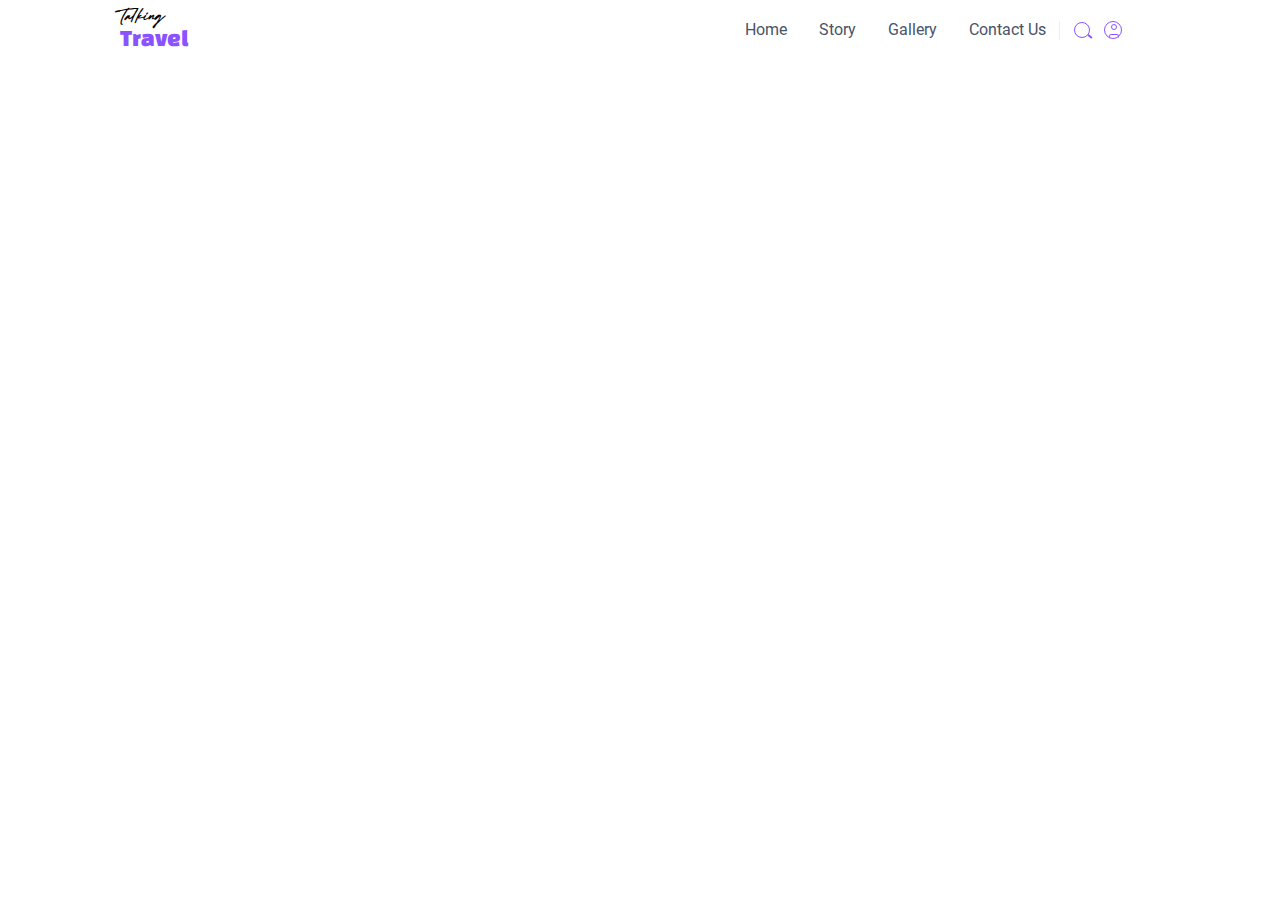
==== pages/index/index.html @ 11be8a45 "Initialization project, add header" ====
<!DOCTYPE html>
<html lang="en">
<head>
    <meta charset="UTF-8">
    <meta name="viewport" content="width=device-width, initial-scale=1.0">
    <title>Test</title>
    <link rel="stylesheet" href="../../style/style.css">
</head>
<body>
<header class="header">
    <div class="header-content container120">
        <div class="header-content__block-logo">
            <p>Talking</p>
            <span>Travel</span>
        </div>
        <div class="header-content__navbar">
            <div class="header-content__navbar-block-link">
                <a href="">Home</a>
                <a>Story</a>
                <a>Gallery</a>
                <a>Contact Us</a>
            </div>
            <div class="header-content__navbar-block-img">
                <span class="search"></span>
                <span class="profile"></span>
            </div>
        </div>
    </div>
</header>
</body>
</html>
---- style/style.css ----
@font-face {
  font-family: "Black Signature";
  src: url("../fonts/BlackSignaturePersonalUseOnlyRegular.otf") format("opentype");
}
@font-face {
  font-family: "Changa One";
  src: url("../fonts/ChangaOne-Regular.ttf") format("truetype");
}
@font-face {
  font-family: "Roboto";
  src: url("../fonts/Roboto-Regular.ttf") format("truetype");
}
* {
  padding: 0;
  margin: 0;
  box-sizing: border-box;
  line-height: 1;
}

.container120 {
  max-width: 1200px;
  width: 100%;
}

.header {
  padding: 0 120px;
  max-width: 100vw;
  display: flex;
  justify-content: center;
}
.header-content {
  display: flex;
  justify-content: space-between;
}
.header-content__block-logo {
  padding: 10px 0;
  display: flex;
  flex-direction: column;
}
.header-content__block-logo p {
  font-family: "Black Signature";
}
.header-content__block-logo span {
  font-family: "Changa One";
  font-size: 24px;
  color: #8A53FF;
}
.header-content__navbar {
  display: flex;
}
.header-content__navbar-block-link {
  color: #495367;
  display: flex;
  align-items: center;
  position: relative;
}
.header-content__navbar-block-link:before {
  content: "";
  position: absolute;
  right: 0;
  background-color: #EEEEEE;
  height: 19px;
  width: 1px;
}
.header-content__navbar-block-link a {
  font-family: "Roboto";
  margin-left: 32px;
  text-decoration: none;
  color: #495367;
}
.header-content__navbar-block-link a:first-child {
  margin-left: 0;
}
.header-content__navbar-block-link a:last-child {
  margin-right: 14px;
}
.header-content__navbar-block-img {
  display: flex;
  align-items: center;
  width: 100px;
}
.header-content__navbar-block-img .search {
  margin-left: 14px;
  position: relative;
  height: 16px;
  width: 16px;
  font-family: "Roboto";
  border: 1.6px solid #8A53FF;
  border-radius: 50%;
}
.header-content__navbar-block-img .search:after {
  content: "";
  position: absolute;
  background-color: #8A53FF;
  transform: rotate(-50deg);
  width: 1.6px;
  height: 5px;
  bottom: -2px;
  right: -2px;
}
.header-content__navbar-block-img .profile {
  margin-left: 14px;
  position: relative;
  height: 18px;
  width: 18px;
  border: 1.6px solid #8A53FF;
  border-radius: 50%;
}
.header-content__navbar-block-img .profile:after {
  content: "";
  position: absolute;
  height: 4px;
  width: 4px;
  right: 4px;
  top: 2px;
  border: 1.6px solid #8A53FF;
  border-radius: 50%;
}
.header-content__navbar-block-img .profile:before {
  content: "";
  position: absolute;
  height: 2.8px;
  width: 8px;
  border-top: 1.6px solid #8A53FF;
  border-left: 1.6px solid #8A53FF;
  border-right: 1.6px solid #8A53FF;
  bottom: 0;
  right: 2px;
  border-radius: 3px 3px 2px 2px;
}

/*# sourceMappingURL=style.css.map */
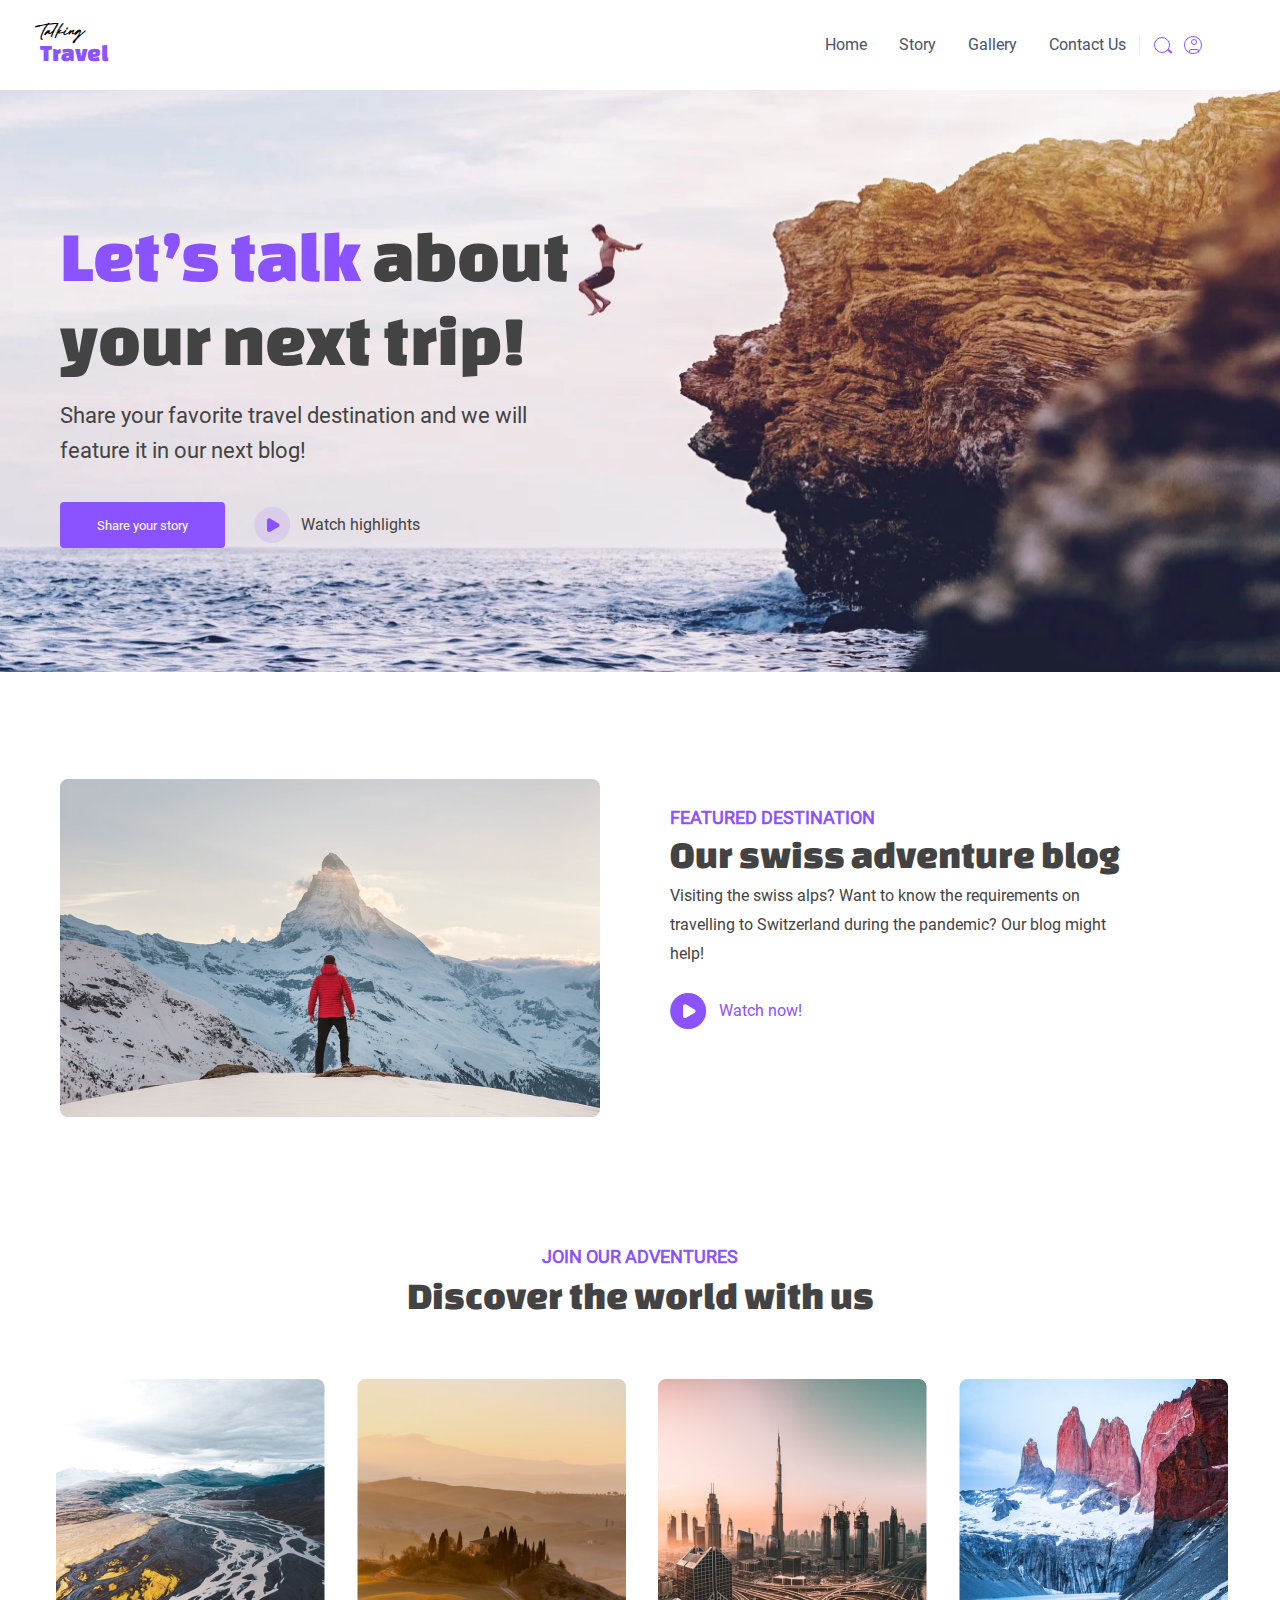
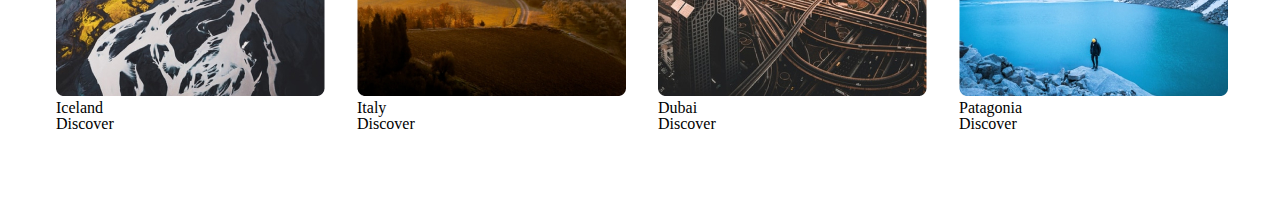
==== commit d9825569: "add section hero, section featuredm section discover" ====
--- a/pages/index/index.html
+++ b/pages/index/index.html
@@ -4,7 +4,7 @@
     <meta charset="UTF-8">
     <meta name="viewport" content="width=device-width, initial-scale=1.0">
     <title>Test</title>
-    <link rel="stylesheet" href="../../style/style.css">
+    <link rel="stylesheet" href="../../static/styles/styles.css">
 </head>
 <body>
 <header class="header">
@@ -27,5 +27,73 @@
         </div>
     </div>
 </header>
+<section class="hero__wrap">
+    <div class="hero container140">
+        <div class="hero__block">
+            <div class="hero__block-panel__description">
+                <p><span>Let’s talk</span> about your next trip!</p>
+                Share your favorite travel destination and we will feature it in our next blog!
+            </div>
+            <div class="hero__block-panel__button">
+                <button>Share your story</button>
+                <div>
+                    <img src="../../static/icons/play.svg" alt="">
+                    Watch highlights
+                </div>
+            </div>
+        </div>
+    </div>
+</section>
+<section class="featured container140">
+    <div class="featured__content">
+        <img src="../../static/images/Featured.jpg">
+        <div class="featured__content__description">
+            <span>Featured Destination</span>
+            <p>Our swiss adventure blog</p>
+            Visiting the swiss alps? Want to know the requirements on <br> travelling to Switzerland during the
+            pandemic? Our
+            blog might <br> help!
+            <div>
+                <svg width="37" height="36" viewBox="0 0 37 36" fill="none" xmlns="http://www.w3.org/2000/svg">
+                    <ellipse cx="18.1685" cy="18" rx="18" ry="18" fill="#8A53FF" fill-opacity="0.12"/>
+                    <path d="M24.5096 16.4267C25.843 17.1965 25.843 19.121 24.5096 19.8908L16.0215 24.7915C14.6881 25.5613 13.0215 24.599 13.0215 23.0594L13.0215 13.2581C13.0215 11.7185 14.6881 10.7563 16.0215 11.5261L24.5096 16.4267Z"
+                          fill="#8A53FF"/>
+                </svg>
+                Watch now!
+            </div>
+        </div>
+    </div>
+</section>
+<section class="discover container120">
+    <div class="discover__content">
+        <div class="discover__content__title">
+            <p>Join our adventures</p>
+            Discover the world with us
+        </div>
+        <div class="discover__content__block">
+            <div class="discover__content__block__images">
+                <img src="../../static/images/discover1.jpg" alt="">
+                <p>Iceland</p>
+                Discover
+            </div>
+            <div class="discover__content__block__images">
+                <img src="../../static/images/discover2.jpg" alt="">
+                <p>Italy</p>
+                Discover
+            </div>
+            <div class="discover__content__block__images">
+                <img src="../../static/images/discover3.jpg" alt="">
+                <p>Dubai</p>
+                Discover
+            </div>
+            <div class="discover__content__block__images">
+                <img src="../../static/images/discover4.jpg" alt="">
+                <p>Patagonia</p>
+                Discover
+            </div>
+        </div>
+    </div>
+</section>
+
 </body>
 </html>--- a/static/styles/styles.css
+++ b/static/styles/styles.css
@@ -0,0 +1,275 @@
+@font-face {
+  font-family: "Black Signature";
+  src: url("../fonts/BlackSignaturePersonalUseOnlyRegular.otf") format("opentype");
+}
+@font-face {
+  font-family: "Changa One";
+  src: url("../fonts/ChangaOne-Regular.ttf") format("truetype");
+}
+@font-face {
+  font-family: "Roboto";
+  src: url("../fonts/Roboto-Regular.ttf") format("truetype");
+}
+body {
+  min-height: 100vh;
+  background-color: #ffffff;
+}
+
+* {
+  padding: 0;
+  margin: 0;
+  box-sizing: border-box;
+  line-height: 1;
+}
+
+.container120 {
+  max-width: 1240px;
+  width: 100%;
+  padding: 0 20px;
+  margin: 0 auto;
+}
+
+.container140 {
+  max-width: 1240px;
+  width: 100%;
+  padding: 0 40px;
+  margin: 0 auto;
+}
+
+body {
+  min-height: 100vh;
+}
+
+.header {
+  padding: 25px 0;
+  max-width: 100vw;
+  display: flex;
+  justify-content: center;
+}
+.header-content {
+  display: flex;
+  justify-content: space-between;
+}
+.header-content__block-logo {
+  display: flex;
+  flex-direction: column;
+}
+.header-content__block-logo p {
+  font-family: "Black Signature";
+}
+.header-content__block-logo span {
+  font-family: "Changa One";
+  font-size: 24px;
+  color: #8A53FF;
+}
+.header-content__navbar {
+  display: flex;
+}
+.header-content__navbar-block-link {
+  color: #495367;
+  display: flex;
+  align-items: center;
+  position: relative;
+}
+.header-content__navbar-block-link:before {
+  content: "";
+  position: absolute;
+  right: 0;
+  background-color: #EEEEEE;
+  height: 19px;
+  width: 1px;
+}
+.header-content__navbar-block-link a {
+  font-family: "Roboto";
+  margin-left: 32px;
+  text-decoration: none;
+  color: #495367;
+}
+.header-content__navbar-block-link a:first-child {
+  margin-left: 0;
+}
+.header-content__navbar-block-link a:last-child {
+  margin-right: 14px;
+}
+.header-content__navbar-block-img {
+  display: flex;
+  align-items: center;
+  width: 100px;
+}
+.header-content__navbar-block-img .search {
+  margin-left: 14px;
+  position: relative;
+  height: 16px;
+  width: 16px;
+  font-family: "Roboto";
+  border: 1.6px solid #8A53FF;
+  border-radius: 50%;
+}
+.header-content__navbar-block-img .search:after {
+  content: "";
+  position: absolute;
+  background-color: #8A53FF;
+  transform: rotate(-50deg);
+  width: 1.6px;
+  height: 5px;
+  bottom: -2px;
+  right: -2px;
+}
+.header-content__navbar-block-img .profile {
+  margin-left: 14px;
+  position: relative;
+  height: 18px;
+  width: 18px;
+  border: 1.6px solid #8A53FF;
+  border-radius: 50%;
+}
+.header-content__navbar-block-img .profile:after {
+  content: "";
+  position: absolute;
+  height: 4px;
+  width: 4px;
+  right: 4px;
+  top: 2px;
+  border: 1.6px solid #8A53FF;
+  border-radius: 50%;
+}
+.header-content__navbar-block-img .profile:before {
+  content: "";
+  position: absolute;
+  height: 2.8px;
+  width: 8px;
+  border-top: 1.6px solid #8A53FF;
+  border-left: 1.6px solid #8A53FF;
+  border-right: 1.6px solid #8A53FF;
+  bottom: 0;
+  right: 2px;
+  border-radius: 3px 3px 2px 2px;
+}
+
+.hero__wrap {
+  background: url("../images/background.webp") no-repeat center;
+  background-size: cover;
+}
+.hero__block {
+  justify-content: left;
+  padding: 124px 0;
+  max-width: 511px;
+  width: 100%;
+  color: #434343;
+}
+.hero__block-panel__description {
+  font-size: 22px;
+  font-family: "Roboto";
+  flex-direction: column;
+  line-height: 1.6;
+}
+.hero__block-panel__description span {
+  font-family: "Changa One";
+  color: #8A53FF;
+  font-size: 73px;
+  line-height: 1.15;
+}
+.hero__block-panel__description p {
+  font-family: "Changa One";
+  margin-bottom: 16px;
+  font-size: 73px;
+  line-height: 1.15;
+}
+.hero__block-panel__button {
+  max-width: 360px;
+  width: 100%;
+  display: flex;
+  justify-content: space-between;
+  margin-top: 34px;
+}
+.hero__block-panel__button button {
+  height: 46px;
+  width: 165px;
+  background-color: #8A53FF;
+  border-radius: 4px;
+  border: none;
+  color: #ffffff;
+  font-family: "Roboto";
+}
+.hero__block-panel__button div {
+  display: flex;
+  align-items: center;
+  white-space: nowrap;
+  font-family: "Roboto";
+}
+.hero__block-panel__button div img {
+  margin-right: 10px;
+}
+
+.featured__content {
+  padding: 107px 0;
+  display: flex;
+  justify-content: space-between;
+}
+.featured__content__description {
+  padding: 30px;
+  display: flex;
+  flex-direction: column;
+  width: 100%;
+  max-width: 580px;
+  line-height: 1.8;
+  color: #434343;
+  font-family: "Roboto";
+}
+.featured__content__description span {
+  text-transform: uppercase;
+  font-size: 18px;
+  font-weight: 700;
+  color: #8A53FF;
+  margin-bottom: 8px;
+}
+.featured__content__description p {
+  font-family: "Changa One";
+  font-size: 39px;
+  margin-bottom: 8px;
+}
+.featured__content__description div {
+  display: flex;
+  align-items: center;
+  margin-top: 24px;
+  color: #8A53FF;
+  font-family: "Roboto";
+}
+.featured__content__description div ellipse {
+  fill-opacity: 1;
+}
+.featured__content__description div path {
+  fill: #ffffff;
+}
+.featured__content__description div svg {
+  margin-right: 12px;
+}
+
+.discover__content {
+  padding: 24px 0 70px 0;
+}
+.discover__content__title {
+  display: flex;
+  flex-direction: column;
+  text-align: center;
+  font-family: "Changa One";
+  font-size: 39px;
+  color: #434343;
+  margin-bottom: 48px;
+}
+.discover__content__title p {
+  text-transform: uppercase;
+  font-family: "Roboto";
+  font-weight: 700;
+  font-size: 18px;
+  color: #8A53FF;
+  margin-bottom: 10px;
+}
+.discover__content__block {
+  display: flex;
+}
+.discover__content__block__images {
+  padding: 16px;
+}
+
+/*# sourceMappingURL=styles.css.map */
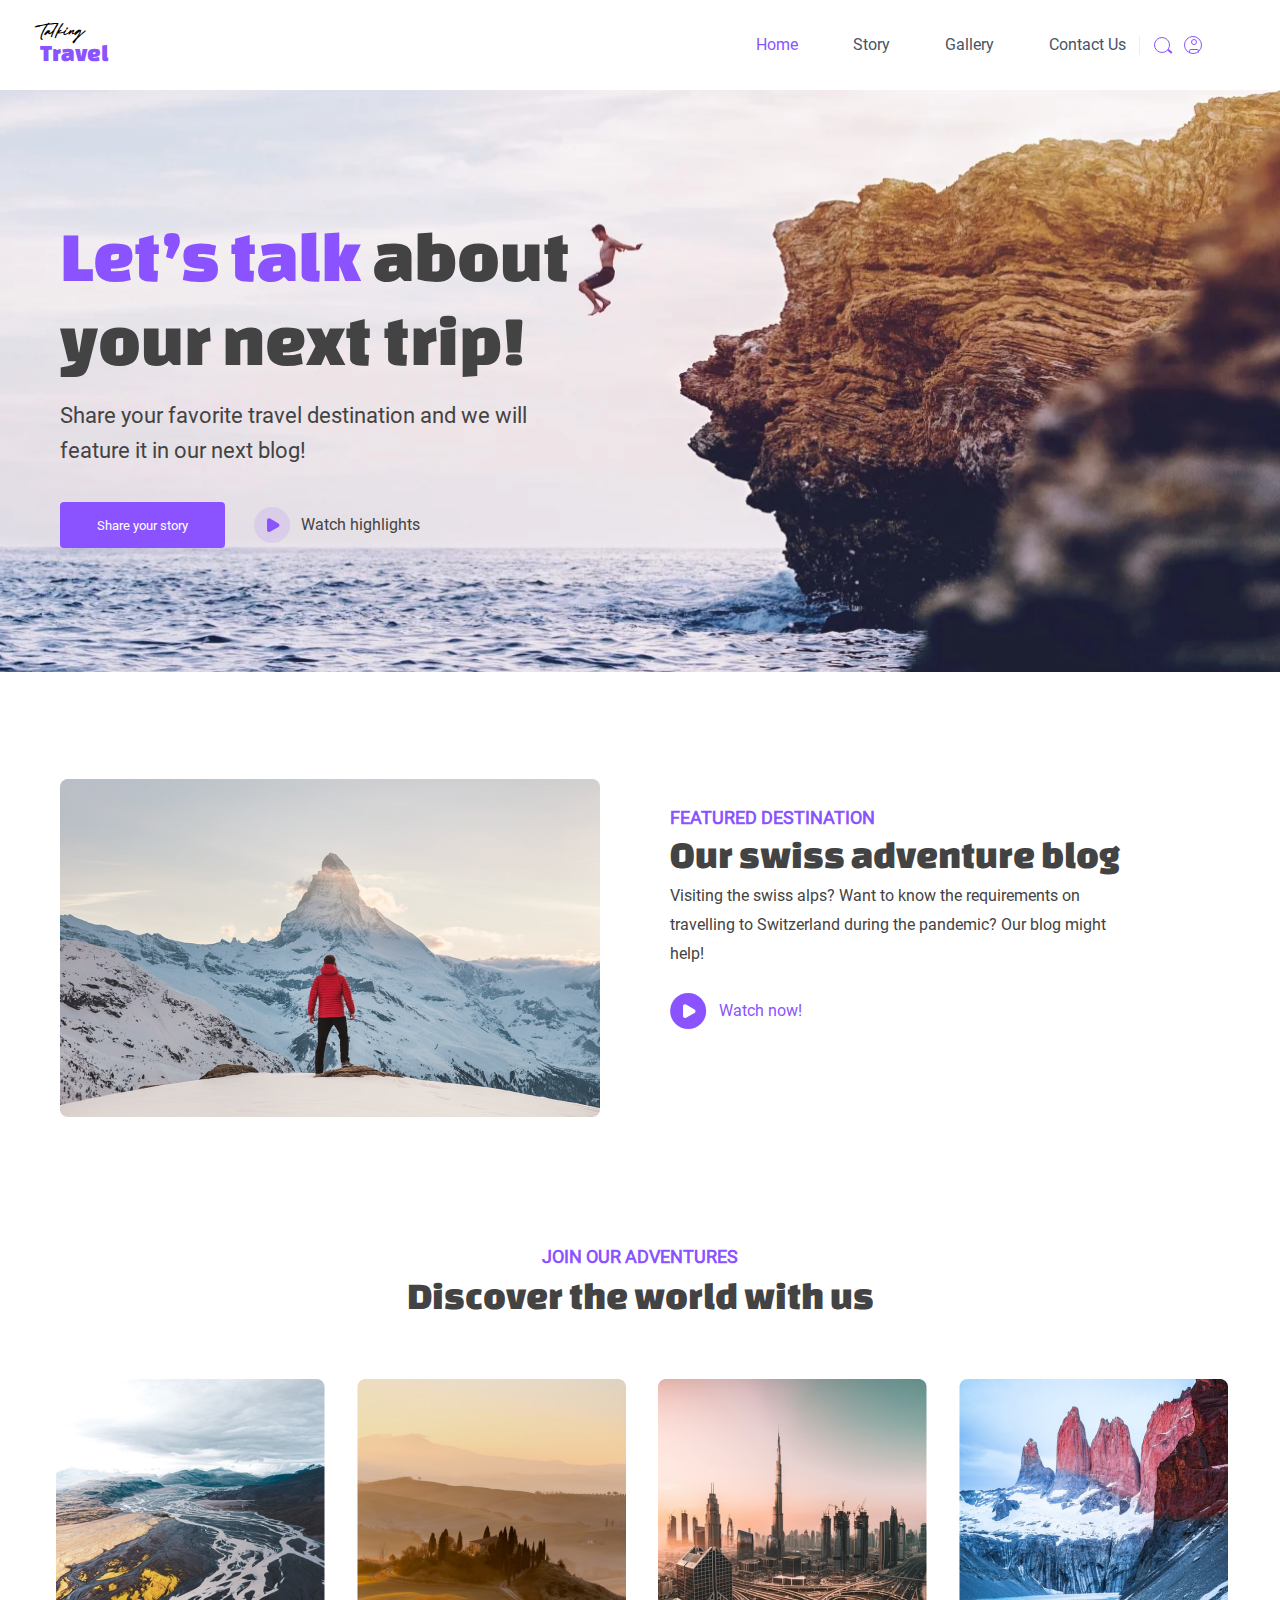
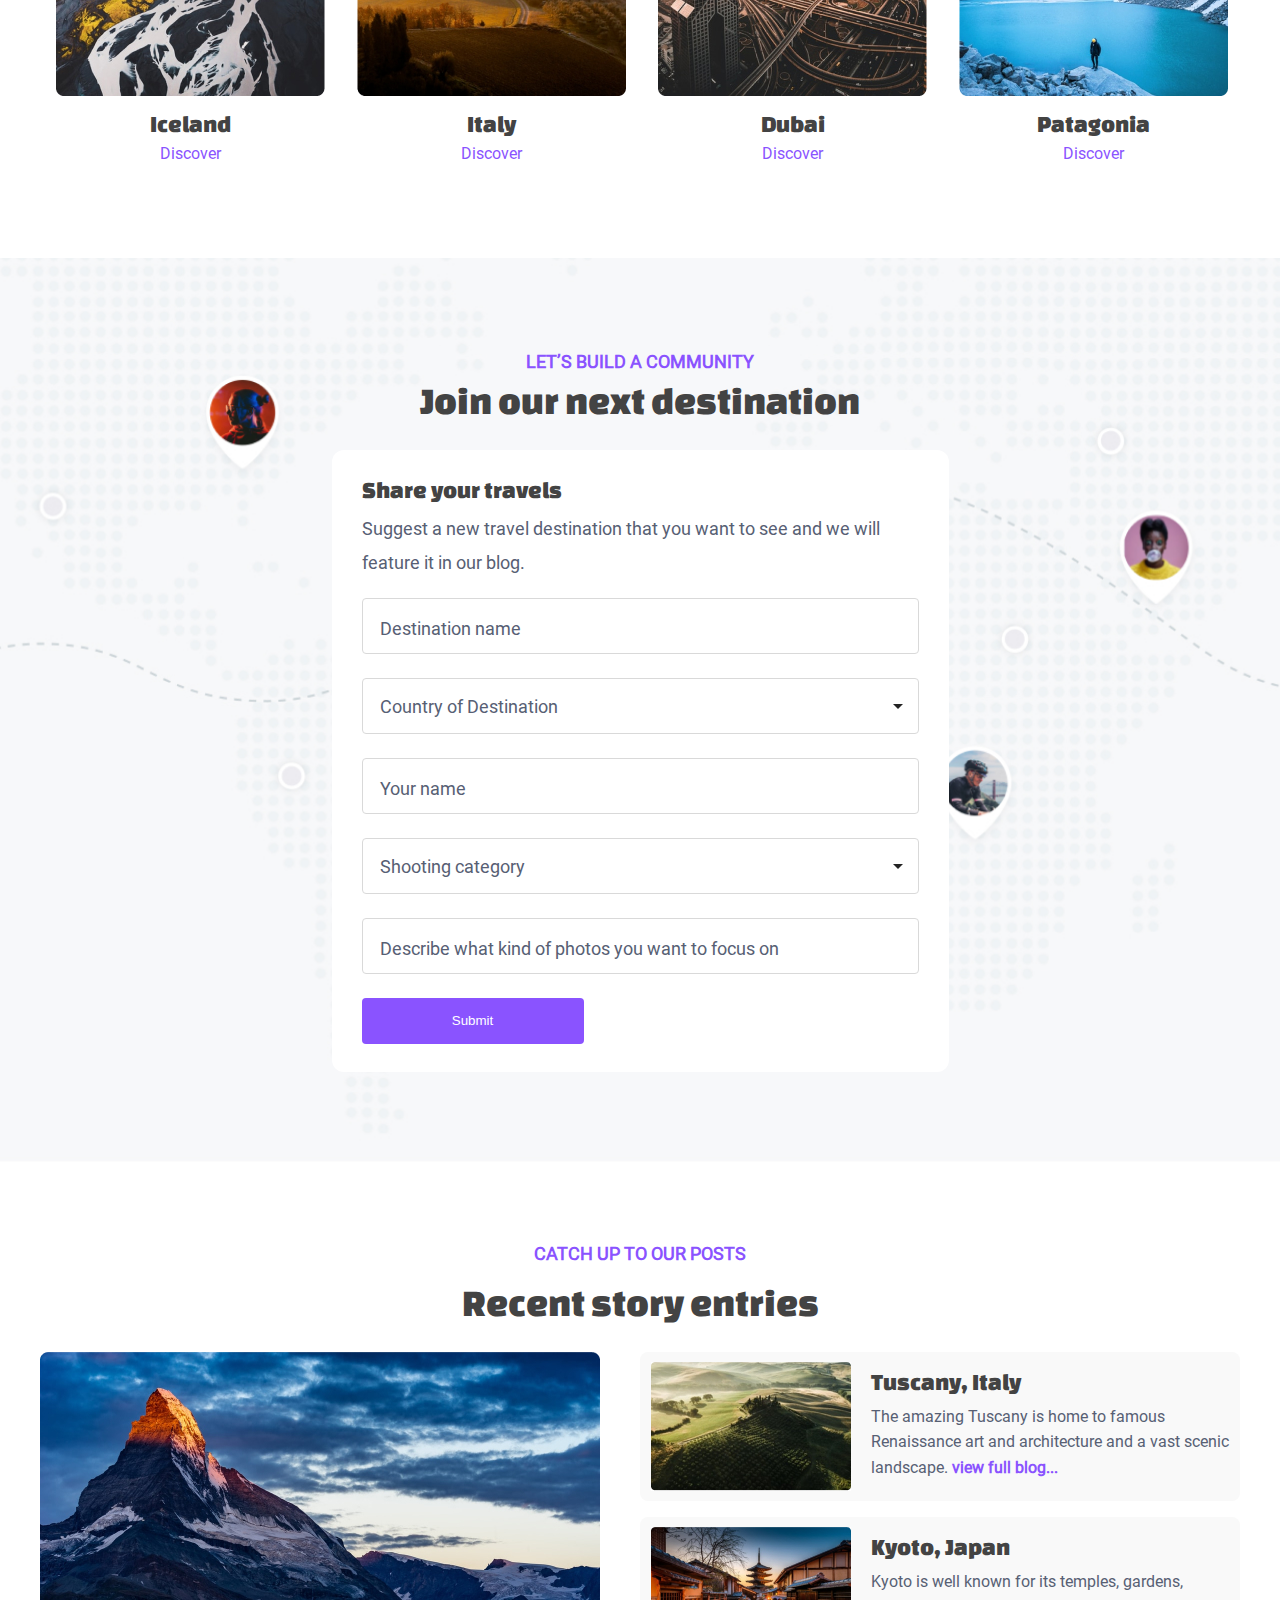
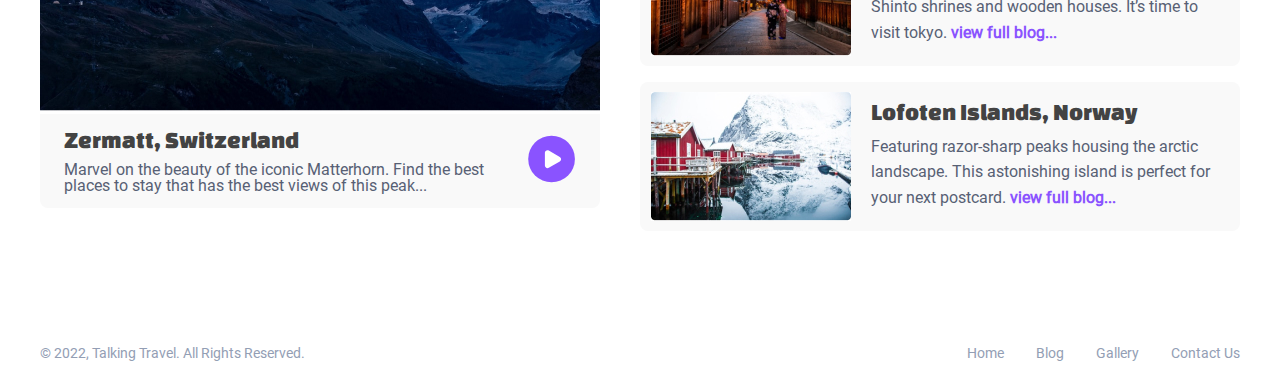
==== commit 4f23ed28: "add full design and add page story" ====
--- a/pages/index/index.html
+++ b/pages/index/index.html
@@ -3,10 +3,11 @@
 <head>
     <meta charset="UTF-8">
     <meta name="viewport" content="width=device-width, initial-scale=1.0">
-    <title>Test</title>
+    <title>Travel</title>
     <link rel="stylesheet" href="../../static/styles/styles.css">
 </head>
 <body>
+
 <header class="header">
     <div class="header-content container120">
         <div class="header-content__block-logo">
@@ -15,8 +16,8 @@
         </div>
         <div class="header-content__navbar">
             <div class="header-content__navbar-block-link">
-                <a href="">Home</a>
-                <a>Story</a>
+                <a style="color: #8A53FF" href="/Users/larisa/PycharmProjects/Travel/pages/index/index.html">Home</a>
+                <a href="/Users/larisa/PycharmProjects/Travel/pages/index/story.html">Story</a>
                 <a>Gallery</a>
                 <a>Contact Us</a>
             </div>
@@ -27,6 +28,7 @@
         </div>
     </div>
 </header>
+
 <section class="hero__wrap">
     <div class="hero container140">
         <div class="hero__block">
@@ -34,17 +36,18 @@
                 <p><span>Let’s talk</span> about your next trip!</p>
                 Share your favorite travel destination and we will feature it in our next blog!
             </div>
-            <div class="hero__block-panel__button">
+            <a href="#highlights" class="hero__block-panel__button">
                 <button>Share your story</button>
                 <div>
                     <img src="../../static/icons/play.svg" alt="">
                     Watch highlights
                 </div>
-            </div>
-        </div>
-    </div>
-</section>
-<section class="featured container140">
+            </a>
+        </div>
+    </div>
+</section>
+
+<section id="highlights" class="featured container140">
     <div class="featured__content">
         <img src="../../static/images/Featured.jpg">
         <div class="featured__content__description">
@@ -64,36 +67,146 @@
         </div>
     </div>
 </section>
+
 <section class="discover container120">
     <div class="discover__content">
         <div class="discover__content__title">
             <p>Join our adventures</p>
-            Discover the world with us
+            <span>Discover the world with us</span>
         </div>
         <div class="discover__content__block">
             <div class="discover__content__block__images">
                 <img src="../../static/images/discover1.jpg" alt="">
-                <p>Iceland</p>
-                Discover
+                <span>Iceland</span>
+                <p>Discover</p>
             </div>
             <div class="discover__content__block__images">
                 <img src="../../static/images/discover2.jpg" alt="">
-                <p>Italy</p>
-                Discover
+                <span>Italy</span>
+                <p>Discover</p>
             </div>
             <div class="discover__content__block__images">
                 <img src="../../static/images/discover3.jpg" alt="">
-                <p>Dubai</p>
-                Discover
+                <span>Dubai</span>
+                <p>Discover</p>
             </div>
             <div class="discover__content__block__images">
                 <img src="../../static/images/discover4.jpg" alt="">
-                <p>Patagonia</p>
-                Discover
-            </div>
-        </div>
-    </div>
-</section>
+                <span>Patagonia</span>
+                <p>Discover</p>
+            </div>
+        </div>
+    </div>
+</section>
+
+<section class="travels_form__wrap">
+    <div class="travels_form">
+        <div class="travels_form__content">
+            <div class="travels_form__content__title">
+                <p>Let’s build a community</p>
+                <span>Join our next destination</span>
+            </div>
+            <div class="travels_form__content__block">
+                <span>Share your travels</span>
+                Suggest a new travel destination that you want to see and we will feature it in our blog.
+                <form>
+                    <div class="input">
+                        <input type="text" name="test" placeholder="&nbsp;">
+                        <label>Destination name</label>
+                    </div>
+                    <div class="select">
+                        <select name="how_do_you_heat" required>
+                            <option value="" disabled selected></option>
+                        </select>
+                        <label>Country of Destination</label>
+                    </div>
+                    <div class="input">
+                        <input type="text" name="test" placeholder="&nbsp;">
+                        <label>Your name</label>
+                    </div>
+                    <div class="select">
+                        <select name="how_do_you_heat" required>
+                            <option value="" disabled selected></option>
+                        </select>
+                        <label>Shooting category</label>
+                    </div>
+                    <div class="input">
+                        <input type="text" name="test" placeholder="&nbsp;">
+                        <label>Describe what kind of photos you want to focus on + +</label>
+                    </div>
+                    <button>Submit</button>
+                </form>
+            </div>
+        </div>
+    </div>
+</section>
+
+<section class="recent_section container120">
+    <div class="recent_section__title">
+        <p>catch up to our posts</p>
+        <span>Recent story entries</span>
+    </div>
+    <div class="recent_section__content">
+        <div class="recent_section__content-left">
+            <img src="../../static/images/recent_section1.jpg" alt="">
+            <div class="recent_section__content-left__description">
+                <div>
+                    <span>Zermatt, Switzerland</span>
+                    Marvel on the beauty of the iconic Matterhorn. Find the best places to stay that has the best views
+                    of
+                    this peak...
+                </div>
+                <div>
+                    <svg width="37" height="36" viewBox="0 0 37 36" fill="none" xmlns="http://www.w3.org/2000/svg">
+                        <ellipse cx="18.1685" cy="18" rx="18" ry="18" fill="#8A53FF" fill-opacity="0.12"/>
+                        <path d="M24.5096 16.4267C25.843 17.1965 25.843 19.121 24.5096 19.8908L16.0215 24.7915C14.6881 25.5613 13.0215 24.599 13.0215 23.0594L13.0215 13.2581C13.0215 11.7185 14.6881 10.7563 16.0215 11.5261L24.5096 16.4267Z"
+                              fill="#8A53FF"/>
+                    </svg>
+                </div>
+            </div>
+        </div>
+        <div class="recent_section__content-right">
+            <div class="recent_section__content-right__block">
+                <img src="../../static/images/recent_section2.jpg" alt="">
+                <div class="recent_section__content-right__block-text">
+                    <span>Tuscany, Italy</span>
+                    The amazing Tuscany is home to famous Renaissance art and architecture and a vast scenic
+                    landscape. <p>view full blog...</p>
+                </div>
+            </div>
+            <div class="recent_section__content-right__block">
+                <img src="../../static/images/recent_section3.jpg" alt="">
+                <div class="recent_section__content-right__block-text">
+                    <span>Kyoto, Japan</span>
+                    Kyoto is well known for its temples, gardens, Shinto shrines and wooden houses. It’s time to
+                    visit tokyo. <p>view full blog...</p>
+                </div>
+            </div>
+            <div class="recent_section__content-right__block">
+                <img src="../../static/images/recent_section4.jpg" alt="">
+                <div class="recent_section__content-right__block-text">
+                    <span>Lofoten Islands, Norway</span>
+                    Featuring razor-sharp peaks housing the arctic landscape. This astonishing island is perfect for
+                    your next postcard. <p>view full blog...</p>
+                </div>
+            </div>
+        </div>
+    </div>
+</section>
+
+<footer class="footer">
+    <div class="footer-content container120">
+        <span class="footer-content-left">© 2022, Talking Travel. All Rights Reserved.</span>
+        <div class="footer-content-right">
+            <p>Home</p>
+            <p>Blog</p>
+            <p>Gallery</p>
+            <p>Contact Us</p>
+        </div>
+    </div>
+</footer>
 
 </body>
 </html>--- a/static/styles/styles.css
+++ b/static/styles/styles.css
@@ -22,6 +22,10 @@
   line-height: 1;
 }
 
+html {
+  scroll-behavior: smooth;
+}
+
 .container120 {
   max-width: 1240px;
   width: 100%;
@@ -33,6 +37,13 @@
   max-width: 1240px;
   width: 100%;
   padding: 0 40px;
+  margin: 0 auto;
+}
+
+.container258 {
+  max-width: 964px;
+  width: 100%;
+  padding: 0 20px;
   margin: 0 auto;
 }
 
@@ -79,9 +90,12 @@
   height: 19px;
   width: 1px;
 }
+.header-content__navbar-block-link a.active {
+  color: #8A53FF !important;
+}
 .header-content__navbar-block-link a {
   font-family: "Roboto";
-  margin-left: 32px;
+  margin-left: 55px;
   text-decoration: none;
   color: #495367;
 }
@@ -176,11 +190,14 @@
   line-height: 1.15;
 }
 .hero__block-panel__button {
+  cursor: pointer;
   max-width: 360px;
   width: 100%;
   display: flex;
   justify-content: space-between;
   margin-top: 34px;
+  text-decoration: none;
+  list-style-type: none;
 }
 .hero__block-panel__button button {
   height: 46px;
@@ -196,6 +213,7 @@
   align-items: center;
   white-space: nowrap;
   font-family: "Roboto";
+  color: #434343;
 }
 .hero__block-panel__button div img {
   margin-right: 10px;
@@ -245,6 +263,17 @@
   margin-right: 12px;
 }
 
+.discover p {
+  font-family: "Roboto";
+  font-weight: 700;
+  font-size: 18px;
+  color: #8A53FF;
+  margin-bottom: 10px;
+}
+.discover span {
+  font-family: "Changa One";
+  color: #434343;
+}
 .discover__content {
   padding: 24px 0 70px 0;
 }
@@ -252,24 +281,415 @@
   display: flex;
   flex-direction: column;
   text-align: center;
-  font-family: "Changa One";
+  margin-bottom: 48px;
   font-size: 39px;
-  color: #434343;
-  margin-bottom: 48px;
 }
 .discover__content__title p {
   text-transform: uppercase;
+}
+.discover__content__block {
+  display: flex;
+}
+.discover__content__block__images {
+  display: flex;
+  flex-direction: column;
+  align-items: center;
+  justify-content: center;
+  text-align: center;
+  padding: 16px;
+}
+.discover__content__block__images span {
+  margin: 15px 0 10px 0;
+  font-size: 24px;
+}
+.discover__content__block__images p {
+  font-weight: 400;
+  font-size: 16px;
+}
+
+.travels_form {
+  max-width: 657px;
+  width: 100%;
+  padding: 0 20px;
+  margin: 0 auto;
+}
+.travels_form__content {
+  padding: 95px 0 90px 0;
+}
+.travels_form__content__title {
+  display: flex;
+  flex-direction: column;
+  align-items: center;
+  text-align: center;
+  margin-bottom: 30px;
+}
+.travels_form__content__title p {
   font-family: "Roboto";
   font-weight: 700;
   font-size: 18px;
   color: #8A53FF;
   margin-bottom: 10px;
-}
-.discover__content__block {
-  display: flex;
-}
-.discover__content__block__images {
-  padding: 16px;
+  text-transform: uppercase;
+}
+.travels_form__content__title span {
+  font-size: 39px;
+  font-family: "Changa One";
+  color: #434343;
+}
+.travels_form__content__block {
+  display: flex;
+  flex-direction: column;
+  align-items: start;
+  border-radius: 12px;
+  padding: 28px 30px;
+  background-color: #ffffff;
+  font-family: "Roboto";
+  font-size: 18px;
+  line-height: 1.9;
+  color: #576074;
+}
+.travels_form__content__block span {
+  font-size: 24px;
+  font-family: "Changa One";
+  color: #434343;
+  margin-bottom: 10px;
+}
+.travels_form__content__block form {
+  margin-top: 17px;
+  width: 100%;
+}
+.travels_form__content__block form button {
+  height: 46px;
+  width: 222px;
+  background-color: #8A53FF;
+  border: none;
+  border-radius: 4px;
+  color: #ffffff;
+}
+.travels_form__wrap {
+  background: url("../images/background.jpg") no-repeat center;
+  background-size: cover;
+}
+
+.input {
+  position: relative;
+  margin-bottom: 24px;
+  height: 56px;
+}
+.input:last-child {
+  height: 102px;
+}
+.input input {
+  border: 1px solid #D9D9D9;
+  height: 100%;
+  border-radius: 4px;
+  font-size: 16px;
+  padding: 10px 16px;
+  display: block;
+  width: 100%;
+  box-sizing: border-box;
+  transition: 0.2s;
+  outline: none;
+}
+.input input:hover {
+  border-color: #8A53FF;
+}
+.input input:focus {
+  border-color: #8A53FF;
+  box-shadow: 0 0 5px 2px rgba(138, 83, 255, 0.15);
+}
+.input input:focus + label,
+.input input:not(:placeholder-shown) + label {
+  transform: translateY(-6px);
+  font-size: 12px;
+  color: var(--grey-dark);
+  background: white;
+  padding: 2px;
+  top: 0;
+}
+.input label {
+  position: absolute;
+  pointer-events: none;
+  left: 18px;
+  top: 6px;
+  transition: 0.3s ease all;
+  padding: 16px 0;
+  color: #576074;
+}
+
+.select {
+  width: 100%;
+  position: relative;
+  margin-bottom: 24px;
+  height: 56px;
+}
+.select select {
+  border: 1px solid #D9D9D9;
+  height: 100%;
+  border-radius: 4px;
+  font-size: 16px;
+  padding: 10px 16px;
+  display: block;
+  width: 100%;
+  box-sizing: border-box;
+  transition: border-color 0.2s, box-shadow 0.2s;
+  outline: none;
+  appearance: none;
+  background-color: white;
+  background-image: url('data:image/svg+xml;charset=US-ASCII,<svg xmlns="http://www.w3.org/2000/svg" width="24" height="24" viewBox="0 0 24 24"><path fill="%23232323" d="M7 10l5 5 5-5z"/></svg>');
+  background-repeat: no-repeat;
+  background-position: right 8px center;
+}
+.select select:hover {
+  border-color: #8A53FF;
+}
+.select select:focus {
+  border-color: #8A53FF;
+  box-shadow: 0 0 5px 2px rgba(138, 83, 255, 0.15);
+}
+.select select:valid + label, .select select:focus + label {
+  transform: translateY(-6px);
+  font-size: 12px;
+  color: var(--grey-dark);
+  background: white;
+  padding: 2px;
+  top: 0;
+}
+.select label {
+  position: absolute;
+  pointer-events: none;
+  left: 18px;
+  top: 6px;
+  transition: 0.3s ease all;
+  padding: 14px 0;
+  color: #576074;
+}
+
+.recent_section p {
+  font-family: "Roboto";
+  font-weight: 700;
+  font-size: 18px;
+  color: #8A53FF;
+  margin-bottom: 20px;
+  text-transform: uppercase;
+}
+.recent_section span {
+  font-family: "Changa One";
+  color: #434343;
+}
+.recent_section__title {
+  margin-top: 83px;
+  display: flex;
+  flex-direction: column;
+  text-align: center;
+  margin-bottom: 30px;
+}
+.recent_section__title span {
+  font-size: 39px;
+}
+.recent_section__content {
+  display: flex;
+  justify-content: space-between;
+  margin-bottom: 83px;
+}
+.recent_section__content-left {
+  max-width: 560px;
+  width: 100%;
+}
+.recent_section__content-left__description {
+  background-color: #F9F9F9;
+  padding: 14px 24px;
+  border-radius: 0 0 8px 8px;
+  display: flex;
+  align-items: center;
+  justify-content: space-between;
+  color: #576074;
+  font-family: "Roboto";
+  line-height: 1.5;
+}
+.recent_section__content-left__description ellipse {
+  fill-opacity: 1;
+}
+.recent_section__content-left__description div:first-child {
+  display: flex;
+  flex-direction: column;
+}
+.recent_section__content-left__description path {
+  fill: #ffffff;
+}
+.recent_section__content-left__description svg {
+  margin-left: 28px;
+  width: 48px;
+  height: 48px;
+}
+.recent_section__content-left__description span {
+  font-size: 24px;
+  margin-bottom: 10px;
+}
+.recent_section__content-right {
+  max-width: 600px;
+  width: 100%;
+  display: flex;
+  flex-direction: column;
+}
+.recent_section__content-right__block {
+  background-color: #F9F9F9;
+  border-radius: 8px;
+  padding: 10px 11px;
+  margin-bottom: 16px;
+  display: flex;
+  justify-content: space-between;
+  font-family: "Roboto";
+  line-height: 1.6;
+  color: #576074;
+}
+.recent_section__content-right__block p {
+  font-size: 16px;
+  text-transform: lowercase;
+}
+.recent_section__content-right__block-text {
+  display: flex;
+  flex-direction: column;
+  line-height: 1.6;
+}
+.recent_section__content-right__block-text p {
+  display: contents;
+}
+.recent_section__content-right__block-text span {
+  margin-top: 8px;
+  font-size: 24px;
+  margin-bottom: 10px;
+}
+.recent_section__content-right__block img {
+  margin-right: 20px;
+}
+.recent_section__content-right__block:last-child {
+  margin-bottom: 0;
+}
+
+.footer {
+  padding: 32px 0;
+  max-width: 100vw;
+  display: flex;
+  justify-content: center;
+}
+.footer-content {
+  display: flex;
+  justify-content: space-between;
+  font-family: "Roboto";
+  font-size: 14px;
+  color: #939EB4;
+}
+.footer-content-right {
+  display: flex;
+}
+.footer-content-right p {
+  margin-left: 32px;
+}
+.footer-content-right p:first-child {
+  margin-left: 0;
+}
+
+.main__footer {
+  margin-top: 46px;
+  display: flex;
+  justify-content: space-between;
+}
+.main__footer__left {
+  max-width: 721px;
+  width: 100%;
+  display: flex;
+  flex-direction: column;
+}
+.main__footer__left p {
+  text-transform: uppercase;
+  font-size: 18px;
+  color: #8A53FF;
+  font-weight: 700;
+  font-family: "Roboto";
+}
+.main__footer__left span {
+  font-size: 50px;
+  font-weight: 500;
+  color: #434343;
+  font-family: "Changa One";
+}
+.main__footer__right {
+  display: flex;
+  align-items: center;
+}
+.main__footer__right div {
+  margin-left: 10px;
+  font-family: "Roboto";
+  font-weight: 400;
+}
+.main__footer__right div span {
+  font-size: 14px;
+  font-style: italic;
+  color: #A2A7B1;
+}
+.main__wrap {
+  margin-top: 20px;
+  background: url("../images/Featured.jpg") no-repeat center;
+  background-size: cover;
+  border-radius: 8px;
+  width: 100%;
+  height: 540px;
+  position: relative;
+}
+.main__wrap svg {
+  height: 106px;
+  width: 106px;
+  position: absolute;
+  top: 50%;
+  right: calc(50% - 106px);
+  transform: translate(-50%, -50%);
+}
+.main__wrap svg path {
+  fill: #ffffff;
+}
+.main__wrap svg ellipse {
+  fill-opacity: 0.6;
+}
+
+.adventure {
+  margin-top: 35px;
+}
+.adventure__title {
+  font-family: "Roboto";
+  font-weight: 400;
+  line-height: 1.625;
+  color: #434343;
+}
+.adventure__title p {
+  font-family: "Changa One";
+  font-size: 32px;
+  margin-bottom: 10px;
+}
+.adventure__content {
+  display: flex;
+}
+.adventure__content__left {
+  max-width: 455px;
+  width: 100%;
+  display: flex;
+  justify-content: space-between;
+  flex-wrap: wrap;
+}
+.adventure__content__left div:first-child {
+  width: 456px;
+  height: 481px;
+  background: url("../images/story/advanture1.png") no-repeat center;
+}
+.adventure__content__left div:nth-child(2) {
+  width: 220px;
+  height: 261px;
+  background: url("../images/story/advanture2.png") no-repeat center;
+}
+.adventure__content__left div:nth-child(3) {
+  width: 220px;
+  height: 201px;
+  background: url("../images/story/advanture3.png") no-repeat center;
 }
 
 /*# sourceMappingURL=styles.css.map */
